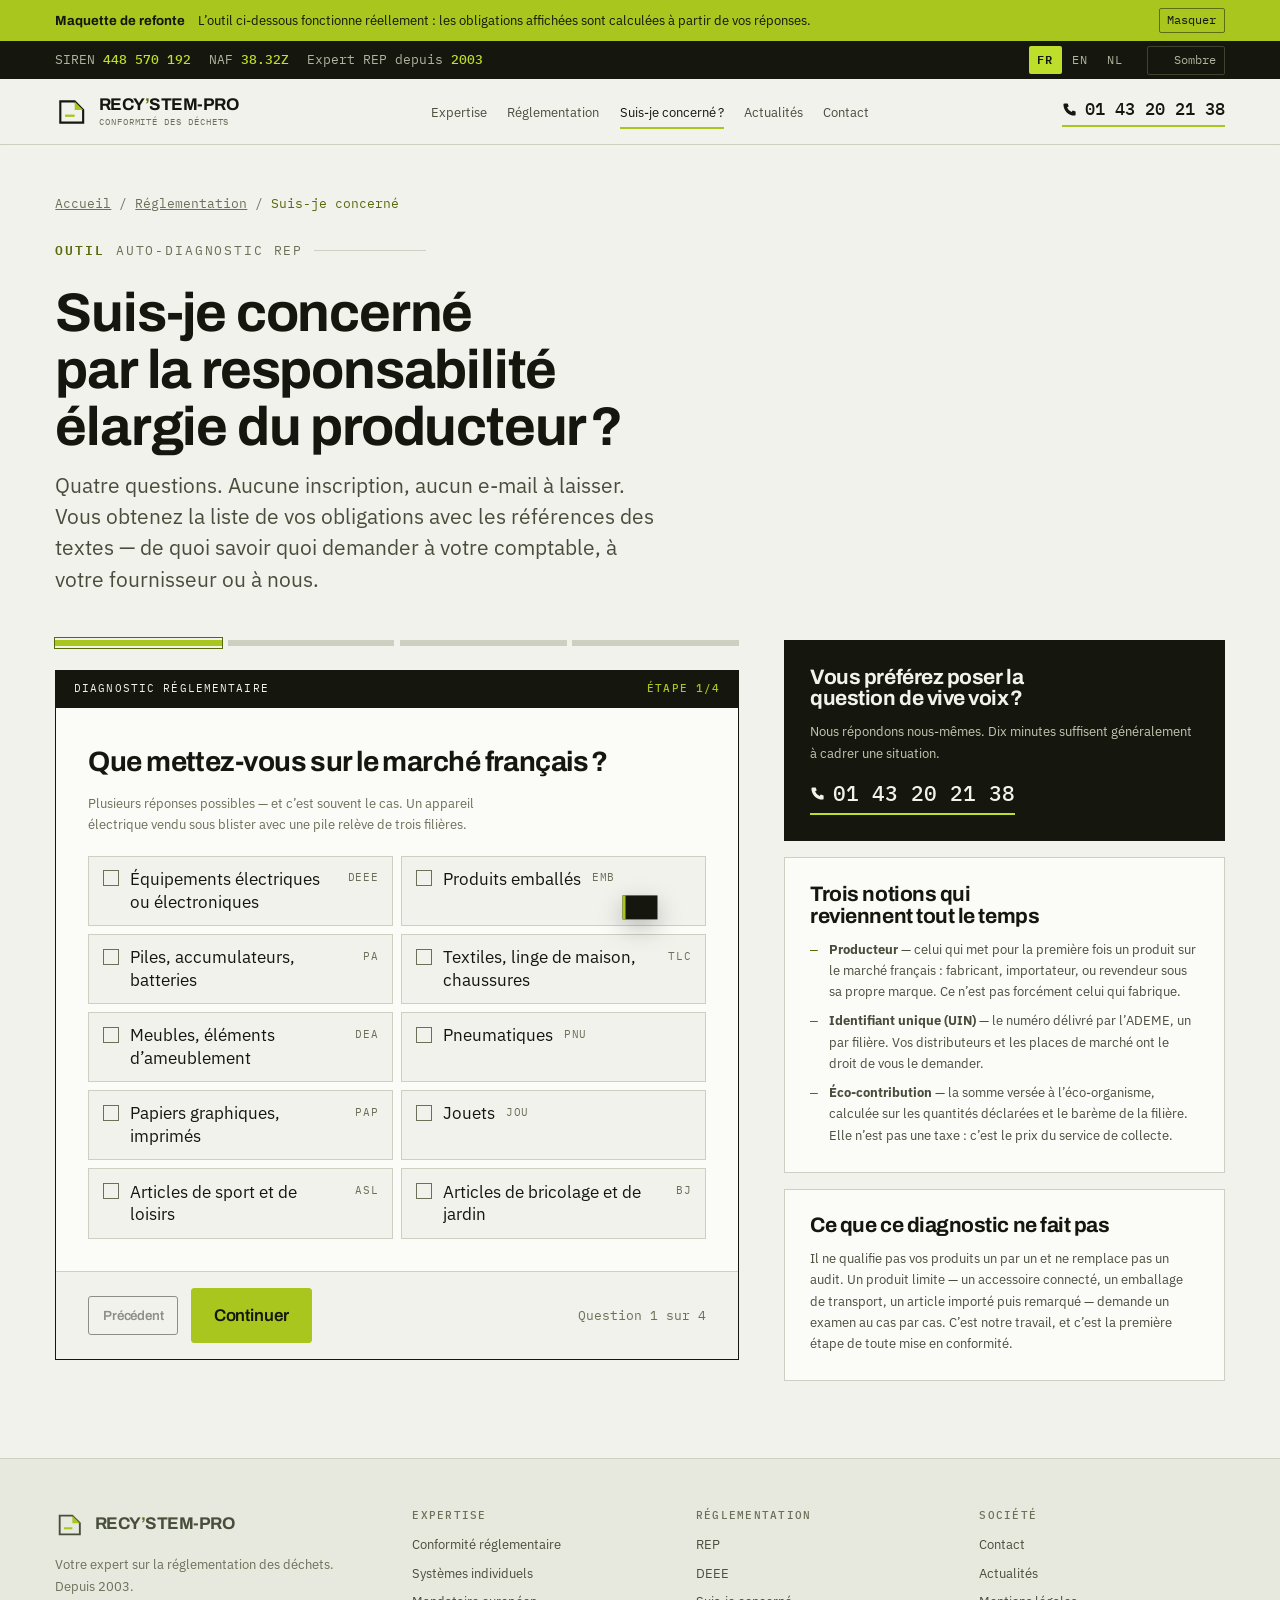
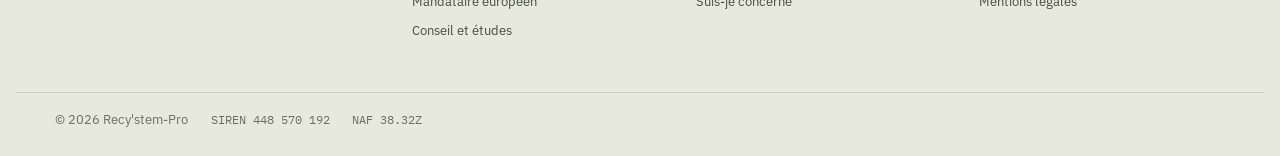
==== suis-je-concerne.html @ 2959986f "Maquette de refonte — version du 21 septembre 2026 Site statique autonome, sans dépendance. Toutes l" ====
<!DOCTYPE html>
<html lang="fr" data-page="diagnostic">
<head>
<meta charset="utf-8">
<meta name="viewport" content="width=device-width, initial-scale=1">
<!-- Maquette : jamais indexée, pour ne pas concurrencer le site réel du client. -->
<meta name="robots" content="noindex, nofollow">

<title>Suis-je concerné par la REP&#8239;? — Recy'stem-Pro</title>
<meta name="description" content="Quatre questions pour savoir de quelles filières REP vous relevez : identifiant unique, éco-organisme, déclaration annuelle, mandataire. Diagnostic immédiat, sans inscription.">
<link rel="canonical" href="https://www.recystempro.com/reglementation/suis-je-concerne/">

<link rel="alternate" hreflang="fr" href="https://www.recystempro.com/reglementation/suis-je-concerne/">
<link rel="alternate" hreflang="en" href="https://www.recystempro.com/en/regulations/are-you-affected/">
<link rel="alternate" hreflang="x-default" href="https://www.recystempro.com/reglementation/suis-je-concerne/">

<link rel="icon" href="assets/favicon.svg" type="image/svg+xml">
<link rel="preconnect" href="https://fonts.googleapis.com">
<link rel="preconnect" href="https://fonts.gstatic.com" crossorigin>
<link href="https://fonts.googleapis.com/css2?family=Archivo:wght@500;600;700&family=IBM+Plex+Sans:wght@400;500;600&family=IBM+Plex+Mono:wght@400;500&display=swap" rel="stylesheet">
<link rel="stylesheet" href="assets/base.css">
</head>
<body>

<a class="skip" href="#main">Aller au contenu</a>

<div class="mockbar" id="mockbar">
  <div class="wrap mockbar__in">
    <b>Maquette de refonte</b>
    <span>L&rsquo;outil ci-dessous fonctionne réellement : les obligations affichées sont calculées à partir de vos réponses.</span>
    <button type="button" aria-label="Masquer ce bandeau">Masquer</button>
  </div>
</div>

<div class="util">
  <div class="wrap util__in">
    <div class="util__codes mono">
      <span>SIREN <b>448&nbsp;570&nbsp;192</b></span>
      <span>NAF <b>38.32Z</b></span>
      <span>Expert REP depuis <b>2003</b></span>
    </div>
    <span class="util__spacer"></span>
    <div class="lang" role="group" aria-label="Langue du site">
      <button type="button" data-lang="fr" aria-current="true">FR</button>
      <button type="button" data-lang="en">EN</button>
      <button type="button" data-lang="nl">NL</button>
    </div>
    <button type="button" class="theme-btn" data-theme-toggle aria-pressed="false">
      <svg width="12" height="12" viewBox="0 0 12 12" aria-hidden="true"><path d="M6 1a5 5 0 1 0 0 10A4 4 0 0 1 6 1z" fill="currentColor"/></svg>
      <span> Sombre</span>
    </button>
  </div>
</div>

<header class="site">
  <div class="wrap head">
    <a class="logo" href="index.html" aria-label="Recy'stem-Pro, retour à l'accueil">
      <svg class="logo__mark" width="34" height="34" viewBox="0 0 32 32" aria-hidden="true">
        <path d="M5 6h13.5l8 8v12H5z" fill="none" stroke="currentColor" stroke-width="2"/>
        <path d="M18.5 6v8h8z" fill="#a8c61e"/>
        <path d="M9.5 19.5h9" stroke="#a8c61e" stroke-width="2.2"/>
      </svg>
      <span class="logo__txt">RECY<i>&rsquo;</i>STEM-PRO
        <span class="logo__sub">Conformité des déchets</span>
      </span>
    </a>

    <nav class="main" aria-label="Navigation principale">
      <ul>
        <li><a href="index.html#expertise">Expertise</a></li>
        <li><a href="index.html#reglementation">Réglementation</a></li>
        <li><a href="suis-je-concerne.html" aria-current="page">Suis-je concerné<span aria-hidden="true">&#8239;?</span></a></li>
        <li><a href="index.html#actualites">Actualités</a></li>
        <li><a href="index.html#contact">Contact</a></li>
      </ul>
    </nav>

    <div class="head__cta">
      <a class="tel" href="tel:+33143202138">
        <svg width="15" height="15" viewBox="0 0 16 16" aria-hidden="true"><path d="M3 1.5h3l1.2 3-1.8 1.3a9 9 0 0 0 4.8 4.8L11.5 9l3 1.2v3A1.3 1.3 0 0 1 13.2 14.5C6.7 14.1 1.9 9.3 1.5 2.8A1.3 1.3 0 0 1 2.8 1.5z" fill="currentColor"/></svg>
        01&nbsp;43&nbsp;20&nbsp;21&nbsp;38
      </a>
    </div>
  </div>
</header>

<main id="main">

<section class="tool">
  <div class="wrap">
    <nav aria-label="Fil d'Ariane" style="margin-bottom:1.6rem">
      <ol class="mono" style="display:flex;gap:0.5rem;font-size:var(--step--1);color:var(--ink-3);flex-wrap:wrap">
        <li><a href="index.html" style="color:inherit">Accueil</a></li>
        <li aria-hidden="true">/</li>
        <li><a href="index.html#reglementation" style="color:inherit">Réglementation</a></li>
        <li aria-hidden="true">/</li>
        <li aria-current="page" style="color:var(--accent-txt)">Suis-je concerné</li>
      </ol>
    </nav>

    <div style="max-width:60ch;margin-bottom:clamp(1.8rem,4vw,2.8rem)">
      <p class="eyebrow"><b>Outil</b> Auto-diagnostic REP</p>
      <h1 style="font-size:var(--step-4);margin-bottom:0.9rem">Suis-je concerné par la responsabilité élargie du producteur&#8239;?</h1>
      <p class="lede">Quatre questions. Aucune inscription, aucun e-mail à laisser. Vous obtenez la liste de vos obligations avec les références des textes — de quoi savoir quoi demander à votre comptable, à votre fournisseur ou à nous.</p>
    </div>

    <div class="tool__grid">
      <div>
        <ol class="prog" id="prog" aria-hidden="true">
          <li data-state="current"></li><li data-state="todo"></li><li data-state="todo"></li><li data-state="todo"></li>
        </ol>

        <form class="form-card" id="diag" novalidate>
          <div class="form-card__hd">
            <span>Diagnostic réglementaire</span>
            <b id="d-step-label">Étape 1/4</b>
          </div>

          <!-- Étape 1 ---------------------------------------------------- -->
          <fieldset class="step-panel">
            <p class="q">Que mettez-vous sur le marché français&#8239;?</p>
            <p class="hint">Plusieurs réponses possibles — et c&rsquo;est souvent le cas. Un appareil électrique vendu sous blister avec une pile relève de trois filières.</p>
            <div class="err" id="d-err" role="alert"></div>
            <div class="checks">
              <div class="chk"><input type="checkbox" id="c-eee" name="produit" value="eee"><label for="c-eee">Équipements électriques ou électroniques<code>DEEE</code></label></div>
              <div class="chk"><input type="checkbox" id="c-emb" name="produit" value="emb"><label for="c-emb">Produits emballés<code>EMB</code></label></div>
              <div class="chk"><input type="checkbox" id="c-pa" name="produit" value="pa"><label for="c-pa">Piles, accumulateurs, batteries<code>PA</code></label></div>
              <div class="chk"><input type="checkbox" id="c-tlc" name="produit" value="tlc"><label for="c-tlc">Textiles, linge de maison, chaussures<code>TLC</code></label></div>
              <div class="chk"><input type="checkbox" id="c-dea" name="produit" value="dea"><label for="c-dea">Meubles, éléments d&rsquo;ameublement<code>DEA</code></label></div>
              <div class="chk"><input type="checkbox" id="c-pnu" name="produit" value="pnu"><label for="c-pnu">Pneumatiques<code>PNU</code></label></div>
              <div class="chk"><input type="checkbox" id="c-pap" name="produit" value="pap"><label for="c-pap">Papiers graphiques, imprimés<code>PAP</code></label></div>
              <div class="chk"><input type="checkbox" id="c-jou" name="produit" value="jou"><label for="c-jou">Jouets<code>JOU</code></label></div>
              <div class="chk"><input type="checkbox" id="c-asl" name="produit" value="asl"><label for="c-asl">Articles de sport et de loisirs<code>ASL</code></label></div>
              <div class="chk"><input type="checkbox" id="c-bj" name="produit" value="bj"><label for="c-bj">Articles de bricolage et de jardin<code>BJ</code></label></div>
            </div>
          </fieldset>

          <!-- Étape 2 ---------------------------------------------------- -->
          <fieldset class="step-panel" hidden>
            <p class="q">Où votre société est-elle établie&#8239;?</p>
            <p class="hint">C&rsquo;est la question qui détermine si vous pouvez vous enregistrer vous-même, ou s&rsquo;il vous faut un mandataire établi en France.</p>
            <div class="checks checks--1">
              <div class="chk chk--radio"><input type="radio" id="pa-fr" name="pays" value="fr"><label for="pa-fr">En France<small>Enregistrement direct possible</small></label></div>
              <div class="chk chk--radio"><input type="radio" id="pa-ue" name="pays" value="ue"><label for="pa-ue">Dans un autre État membre de l&rsquo;Union européenne<small>Enregistrement direct ou mandataire</small></label></div>
              <div class="chk chk--radio"><input type="radio" id="pa-hue" name="pays" value="hors-ue"><label for="pa-hue">Hors Union européenne — Royaume-Uni, Suisse, Chine, États-Unis&hellip;<small>Mandataire établi en France requis</small></label></div>
            </div>
          </fieldset>

          <!-- Étape 3 ---------------------------------------------------- -->
          <fieldset class="step-panel" hidden>
            <p class="q">Comment vos produits arrivent-ils à l&rsquo;utilisateur&#8239;?</p>
            <p class="hint">Le canal de vente change vos obligations d&rsquo;affichage — et détermine qui vérifie votre identifiant.</p>
            <div class="checks checks--1">
              <div class="chk chk--radio"><input type="radio" id="ca-direct" name="canal" value="directe"><label for="ca-direct">Vente directe : boutique, site marchand en propre<small>Au consommateur final</small></label></div>
              <div class="chk chk--radio"><input type="radio" id="ca-mp" name="canal" value="marketplace"><label for="ca-mp">Places de marché : Amazon, Cdiscount, ManoMano&hellip;<small>La plateforme contrôle votre enregistrement</small></label></div>
              <div class="chk chk--radio"><input type="radio" id="ca-b2b" name="canal" value="b2b"><label for="ca-b2b">Distributeurs, revendeurs, clients professionnels<small>Filières et barèmes professionnels</small></label></div>
            </div>
          </fieldset>

          <!-- Étape 4 ---------------------------------------------------- -->
          <fieldset class="step-panel" hidden>
            <p class="q">Quel volume mettez-vous sur le marché chaque année&#8239;?</p>
            <p class="hint">Ordre de grandeur suffisant. Cela détermine s&rsquo;il faut regarder du côté d&rsquo;un système individuel, ou rester sur l&rsquo;éco-contribution.</p>
            <div class="checks checks--1">
              <div class="chk chk--radio"><input type="radio" id="vo-petit" name="volume" value="petit"><label for="vo-petit">Moins de 10 tonnes ou quelques milliers d&rsquo;unités</label></div>
              <div class="chk chk--radio"><input type="radio" id="vo-gros" name="volume" value="gros"><label for="vo-gros">Plus de 10 tonnes, ou plusieurs dizaines de milliers d&rsquo;unités</label></div>
              <div class="chk chk--radio"><input type="radio" id="vo-nsp" name="volume" value="inconnu"><label for="vo-nsp">Je ne dispose pas de ce chiffre consolidé<small>Réponse la plus fréquente, et elle n&rsquo;a rien d&rsquo;anormal</small></label></div>
            </div>
          </fieldset>

          <div class="step-nav">
            <button type="button" class="btn btn--ghost btn--sm" id="d-prev" disabled>Précédent</button>
            <button type="button" class="btn" id="d-next">Continuer</button>
            <span class="spacer"></span>
            <span class="count" id="d-count">Question 1 sur 4</span>
          </div>
        </form>

        <section class="result" id="d-result" hidden aria-live="polite" style="margin-top:1.5rem"></section>
      </div>

      <aside>
        <div class="aside-card aside-card--ink">
          <h3>Vous préférez poser la question de vive voix&#8239;?</h3>
          <p>Nous répondons nous-mêmes. Dix minutes suffisent généralement à cadrer une situation.</p>
          <a class="tel" href="tel:+33143202138" style="border-color:#bede2c">
            <svg width="15" height="15" viewBox="0 0 16 16" aria-hidden="true"><path d="M3 1.5h3l1.2 3-1.8 1.3a9 9 0 0 0 4.8 4.8L11.5 9l3 1.2v3A1.3 1.3 0 0 1 13.2 14.5C6.7 14.1 1.9 9.3 1.5 2.8A1.3 1.3 0 0 1 2.8 1.5z" fill="currentColor"/></svg>
            01&nbsp;43&nbsp;20&nbsp;21&nbsp;38
          </a>
        </div>

        <div class="aside-card">
          <h3>Trois notions qui reviennent tout le temps</h3>
          <ul>
            <li><b>Producteur</b> — celui qui met pour la première fois un produit sur le marché français : fabricant, importateur, ou revendeur sous sa propre marque. Ce n&rsquo;est pas forcément celui qui fabrique.</li>
            <li><b>Identifiant unique (UIN)</b> — le numéro délivré par l&rsquo;ADEME, un par filière. Vos distributeurs et les places de marché ont le droit de vous le demander.</li>
            <li><b>Éco-contribution</b> — la somme versée à l&rsquo;éco-organisme, calculée sur les quantités déclarées et le barème de la filière. Elle n&rsquo;est pas une taxe : c&rsquo;est le prix du service de collecte.</li>
          </ul>
        </div>

        <div class="aside-card">
          <h3>Ce que ce diagnostic ne fait pas</h3>
          <p>Il ne qualifie pas vos produits un par un et ne remplace pas un audit. Un produit limite — un accessoire connecté, un emballage de transport, un article importé puis remarqué — demande un examen au cas par cas. C&rsquo;est notre travail, et c&rsquo;est la première étape de toute mise en conformité.</p>
        </div>
      </aside>
    </div>
  </div>
</section>

</main>

<footer class="site">
  <div class="wrap foot">
    <div>
      <a class="logo" href="index.html" style="margin-bottom:0.9rem">
        <svg class="logo__mark" width="30" height="30" viewBox="0 0 32 32" aria-hidden="true">
          <path d="M5 6h13.5l8 8v12H5z" fill="none" stroke="currentColor" stroke-width="2"/>
          <path d="M18.5 6v8h8z" fill="#a8c61e"/>
          <path d="M9.5 19.5h9" stroke="#a8c61e" stroke-width="2.2"/>
        </svg>
        <span class="logo__txt">RECY<i>&rsquo;</i>STEM-PRO</span>
      </a>
      <p>Votre expert sur la réglementation des déchets. Depuis 2003.</p>
    </div>
    <div>
      <h4>Expertise</h4>
      <ul>
        <li><a href="index.html#expertise">Conformité réglementaire</a></li>
        <li><a href="index.html#expertise">Systèmes individuels</a></li>
        <li><a href="index.html#expertise">Mandataire européen</a></li>
        <li><a href="index.html#expertise">Conseil et études</a></li>
      </ul>
    </div>
    <div>
      <h4>Réglementation</h4>
      <ul>
        <li><a href="index.html#reglementation">REP</a></li>
        <li><a href="index.html#reglementation">DEEE</a></li>
        <li><a href="suis-je-concerne.html">Suis-je concerné</a></li>
      </ul>
    </div>
    <div>
      <h4>Société</h4>
      <ul>
        <li><a href="index.html#contact">Contact</a></li>
        <li><a href="index.html#actualites">Actualités</a></li>
        <li><a href="index.html#contact">Mentions légales</a></li>
      </ul>
    </div>
  </div>
  <div class="wrap foot__legal">
    <span>© <span data-year>2026</span> Recy'stem-Pro</span>
    <span class="mono">SIREN 448&nbsp;570&nbsp;192</span>
    <span class="mono">NAF 38.32Z</span>
  </div>
</footer>

<div class="toast" id="toast" role="status" aria-live="polite"></div>
<script src="assets/site.js"></script>
</body>
</html>
---- assets/base.css ----
/* ===========================================================================
   RECY'STEM-PRO — feuille de style de la maquette de refonte
   Direction artistique : « le dossier réglementaire ».
   Papier légèrement froid, encre sombre, un seul accent tiré du logo (#A8C61E)
   réservé aux actions et aux données. Aucune illustration de feuille verte.
   =========================================================================== */

/* --- 1. Jetons ----------------------------------------------------------- */

:root {
  color-scheme: light;

  --paper:      #f1f2ec;
  --paper-2:    #e7e9df;
  --paper-3:    #fbfbf7;
  --ink:        #15170f;
  --ink-2:      #494d3c;
  --ink-3:      #6b7059;
  --rule:       #cdcfc0;
  --rule-2:     #dcdecf;

  --accent:     #a8c61e;   /* logo — aplats, boutons, soulignements */
  --accent-txt: #58690a;   /* variante lisible du même vert sur papier */
  --accent-ink: #14170a;   /* encre posée sur l'accent */
  --accent-wash:#eef3d2;

  --alert:      #8a3a12;
  --alert-wash: #f6e8df;

  --sans: "IBM Plex Sans", ui-sans-serif, system-ui, "Segoe UI", sans-serif;
  --grot: "Archivo", "IBM Plex Sans", ui-sans-serif, system-ui, sans-serif;
  --mono: "IBM Plex Mono", ui-monospace, "SFMono-Regular", Menlo, monospace;

  --step--1: clamp(0.78rem, 0.76rem + 0.1vw, 0.83rem);
  --step-0:  clamp(0.98rem, 0.95rem + 0.15vw, 1.06rem);
  --step-1:  clamp(1.13rem, 1.05rem + 0.4vw, 1.31rem);
  --step-2:  clamp(1.36rem, 1.2rem + 0.8vw, 1.75rem);
  --step-3:  clamp(1.65rem, 1.35rem + 1.5vw, 2.4rem);
  --step-4:  clamp(1.95rem, 1.45rem + 2.6vw, 3.4rem);
  --step-5:  clamp(1.95rem, 1.25rem + 3.9vw, 4.3rem);

  --gut: clamp(1.15rem, 0.7rem + 2.2vw, 2.75rem);
  --maxw: 78rem;
  --radius: 3px;
}

[data-theme="dark"] {
  color-scheme: dark;
  --paper:      #121309;
  --paper-2:    #1a1c11;
  --paper-3:    #0c0d06;
  --ink:        #eff0e4;
  --ink-2:      #b6baa6;
  --ink-3:      #939881;
  --rule:       #34372a;
  --rule-2:     #272a1e;
  --accent:     #bede2c;
  --accent-txt: #cbe848;
  --accent-ink: #14170a;
  --accent-wash:#22260f;
  --alert:      #e8a071;
  --alert-wash: #2c1d10;
}

@media (prefers-color-scheme: dark) {
  :root:not([data-theme="light"]) {
    color-scheme: dark;
    --paper:      #121309;
    --paper-2:    #1a1c11;
    --paper-3:    #0c0d06;
    --ink:        #eff0e4;
    --ink-2:      #b6baa6;
    --ink-3:      #939881;
    --rule:       #34372a;
    --rule-2:     #272a1e;
    --accent:     #bede2c;
    --accent-txt: #cbe848;
    --accent-ink: #14170a;
    --accent-wash:#22260f;
    --alert:      #e8a071;
    --alert-wash: #2c1d10;
  }
}

/* --- 2. Socle ------------------------------------------------------------ */

*, *::before, *::after { box-sizing: border-box; }

html { -webkit-text-size-adjust: 100%; scroll-behavior: smooth; }
@media (prefers-reduced-motion: reduce) { html { scroll-behavior: auto; } }

body {
  margin: 0;
  background: var(--paper);
  color: var(--ink);
  font-family: var(--sans);
  font-size: var(--step-0);
  line-height: 1.6;
  -webkit-font-smoothing: antialiased;
  overflow-x: hidden;
}

h1, h2, h3, h4 {
  font-family: var(--grot);
  font-weight: 700;
  line-height: 1.04;
  letter-spacing: -0.022em;
  margin: 0;
  text-wrap: balance;
  overflow-wrap: break-word;
}

p { margin: 0 0 1em; max-width: 62ch; text-wrap: pretty; }
a { color: inherit; }
img, svg { max-width: 100%; height: auto; display: block; }
ul, ol { margin: 0; padding: 0; }
li { list-style: none; }
button { font: inherit; color: inherit; }

:focus-visible {
  outline: 2px solid var(--accent-txt);
  outline-offset: 3px;
  border-radius: 2px;
}

.skip {
  position: absolute; left: 0.5rem; top: -4rem; z-index: 99;
  background: var(--ink); color: var(--paper);
  padding: 0.6rem 1rem; font-size: var(--step--1); text-decoration: none;
  transition: top 0.15s;
}
.skip:focus { top: 0.5rem; }

.wrap { width: 100%; max-width: var(--maxw); margin-inline: auto; padding-inline: var(--gut); }
.vis-hidden {
  position: absolute; width: 1px; height: 1px; overflow: hidden;
  clip-path: inset(50%); white-space: nowrap;
}

/* --- 3. Vocabulaire typographique --------------------------------------- */

.mono {
  font-family: var(--mono);
  font-variant-numeric: tabular-nums lining-nums;
}

.ref {          /* identifiant administratif : SIREN, UIN, code filière */
  font-family: var(--mono);
  font-variant-numeric: tabular-nums;
  font-size: 0.92em;
  letter-spacing: 0.01em;
}

.eyebrow {
  font-family: var(--mono);
  font-size: var(--step--1);
  letter-spacing: 0.14em;
  text-transform: uppercase;
  color: var(--ink-3);
  display: flex; align-items: center; gap: 0.7rem;
  margin: 0 0 1.5rem;
}
.eyebrow::after {
  content: ""; flex: 1 1 auto; height: 1px; background: var(--rule);
  max-width: 7rem;
}
.eyebrow b { color: var(--accent-txt); font-weight: 600; }

.lede {
  font-size: var(--step-1);
  line-height: 1.5;
  color: var(--ink-2);
  max-width: 54ch;
}

/* --- 4. Actions --------------------------------------------------------- */

.btn {
  --bg: var(--accent); --fg: var(--accent-ink); --bd: var(--accent);
  display: inline-flex; align-items: center; gap: 0.6rem;
  background: var(--bg); color: var(--fg);
  border: 1.5px solid var(--bd); border-radius: var(--radius);
  padding: 0.82rem 1.35rem;
  font-family: var(--grot); font-weight: 600; font-size: var(--step-0);
  letter-spacing: -0.01em;
  text-decoration: none; cursor: pointer;
  transition: transform 0.12s ease, box-shadow 0.12s ease, background 0.12s;
}
.btn:hover { transform: translateY(-1px); box-shadow: 0 4px 0 -1px var(--ink); }
.btn:active { transform: translateY(0); box-shadow: none; }
.btn--ghost { --bg: transparent; --fg: var(--ink); --bd: var(--ink); }
.btn--ghost:hover { background: var(--paper-2); }
.btn--sm { padding: 0.5rem 0.85rem; font-size: var(--step--1); }
.btn svg { flex: none; }
.btn[disabled] { opacity: 0.45; cursor: not-allowed; transform: none; box-shadow: none; }

.lnk {
  color: var(--accent-txt);
  text-decoration: none;
  border-bottom: 1.5px solid currentColor;
  font-weight: 500;
  padding-bottom: 1px;
}
.lnk:hover { color: var(--ink); }

/* --- 5. Barre utilitaire + en-tête --------------------------------------- */

.util {
  background: #15170f;
  color: #f1f2ec;
  font-size: var(--step--1);
}
.util__in {
  display: flex; align-items: center; gap: 1rem;
  min-height: 2.35rem; flex-wrap: wrap;
}
.util__codes { display: flex; gap: 1.1rem; color: #b0b49e; flex-wrap: wrap; }
.util__codes span { white-space: nowrap; }
.util__codes b { color: #bede2c; font-weight: 500; }
.util__spacer { flex: 1 1 auto; }

.lang { display: flex; align-items: center; gap: 0.15rem; }
.lang button {
  background: none; border: 1px solid transparent; border-radius: 2px;
  padding: 0.2rem 0.45rem; cursor: pointer;
  font-family: var(--mono); font-size: 0.78rem; letter-spacing: 0.08em;
  color: #b0b49e;
}
.lang button:hover { border-color: #4a4e3c; color: #f1f2ec; }
.lang button[aria-current="true"] { color: #14170a; background: #bede2c; font-weight: 600; }

.theme-btn {
  background: none; border: 1px solid #40442f; border-radius: 2px;
  color: #b0b49e; cursor: pointer; padding: 0.22rem 0.5rem;
  font-family: var(--mono); font-size: 0.78rem;
  display: inline-flex; align-items: center; gap: 0.35rem;
}
.theme-btn:hover { color: #f1f2ec; border-color: #6b7053; }

header.site {
  position: sticky; top: 0; z-index: 40;
  background: var(--paper);
  border-bottom: 1px solid var(--rule);
}
@supports (backdrop-filter: blur(6px)) {
  header.site { background: color-mix(in srgb, var(--paper) 90%, transparent); backdrop-filter: blur(8px); }
}
.head {
  display: grid;
  grid-template-columns: auto 1fr auto;
  align-items: center;
  gap: 1rem;
  min-height: 4.1rem;
}

.logo { display: flex; align-items: center; gap: 0.6rem; text-decoration: none; }
.logo__mark { flex: none; }
.logo__txt {
  font-family: var(--grot); font-weight: 700; font-size: 1.06rem;
  letter-spacing: -0.03em; line-height: 1;
}
.logo__txt i { font-style: normal; color: var(--accent-txt); }
.logo__sub {
  display: block; font-family: var(--mono); font-weight: 400;
  font-size: 0.58rem; letter-spacing: 0.1em; text-transform: uppercase;
  color: var(--ink-3); margin-top: 0.24rem;
}

nav.main ul { display: flex; gap: clamp(0.8rem, 1.6vw, 1.7rem); justify-content: center; }
nav.main a {
  text-decoration: none; font-size: var(--step--1); color: var(--ink-2);
  padding: 0.35rem 0; border-bottom: 2px solid transparent;
  white-space: nowrap;
}
nav.main a:hover, nav.main a[aria-current="page"] { color: var(--ink); border-color: var(--accent); }

.head__cta { display: flex; align-items: center; gap: 0.75rem; }
.tel {
  display: inline-flex; align-items: center; gap: 0.5rem;
  text-decoration: none; font-family: var(--mono); font-weight: 500;
  font-size: var(--step-0); font-variant-numeric: tabular-nums;
  white-space: nowrap; color: var(--ink);
  border-bottom: 2px solid var(--accent); padding-bottom: 2px;
}
.tel:hover { color: var(--accent-txt); }
.tel svg { flex: none; }

@media (max-width: 62rem) {
  .head { grid-template-columns: 1fr auto; row-gap: 0.7rem; min-height: 3.6rem; padding-block: 0.55rem; }
  nav.main {
    grid-column: 1 / -1; order: 3;
    border-top: 1px solid var(--rule-2); padding-top: 0.55rem;
    margin-inline: calc(var(--gut) * -1); padding-inline: var(--gut);
    overflow-x: auto; scrollbar-width: none;
  }
  nav.main::-webkit-scrollbar { display: none; }
  nav.main ul { justify-content: flex-start; }
  nav.main a { white-space: nowrap; }
  .head__cta .btn { display: none; }
}
@media (max-width: 30rem) {
  .util__codes span:nth-child(n+3) { display: none; }
  .tel { font-size: 0.95rem; }
  /* le logo doit tenir entier : c'est l'un des défauts relevés sur le site actuel */
  .logo__txt { font-size: 0.93rem; }
  .logo__sub { display: none; }
  .logo__mark { width: 28px; height: 28px; }
}

/* --- 6. Hero ------------------------------------------------------------ */

.hero { border-bottom: 1px solid var(--rule); }
.hero__in {
  display: grid; grid-template-columns: minmax(0, 1.25fr) minmax(0, 0.85fr);
  gap: clamp(1.6rem, 4vw, 4rem);
  padding-block: clamp(2.2rem, 6vw, 5.2rem) clamp(2.2rem, 5vw, 4.4rem);
  align-items: start;
}
@media (max-width: 62rem) { .hero__in { grid-template-columns: 1fr; } }

.hero h1 { font-size: var(--step-5); margin-bottom: 1.3rem; }
.hero h1 em {
  font-style: normal;
  display: inline-block;
  box-shadow: inset 0 -0.32em 0 var(--accent-wash);
}
.hero__services {
  display: flex; flex-wrap: wrap; gap: 0.35rem 0.4rem;
  margin: 1.5rem 0 1.9rem;
}
.hero__services li {
  font-family: var(--mono); font-size: var(--step--1);
  border: 1px solid var(--rule); border-radius: 2px;
  padding: 0.28rem 0.55rem; color: var(--ink-2);
  background: var(--paper-3);
}
.hero__actions { display: flex; flex-wrap: wrap; gap: 0.8rem; align-items: center; }

/* fiche « dossier » — visuel signature, à la place d'une banque d'images */
.fiche {
  border: 1.5px solid var(--ink);
  background: var(--paper-3);
  box-shadow: 6px 6px 0 -1px var(--rule-2);
}
.fiche__hd {
  display: flex; justify-content: space-between; align-items: baseline; gap: 1rem;
  background: var(--ink); color: var(--paper);
  padding: 0.55rem 1rem;
  font-family: var(--mono); font-size: 0.7rem;
  letter-spacing: 0.1em; text-transform: uppercase;
}
.fiche__hd b { color: var(--accent); font-weight: 500; }
.fiche dl { margin: 0; }
.fiche dl > div {
  display: grid; grid-template-columns: 8.5rem 1fr;
  gap: 0.4rem 1rem; padding: 0.7rem 1rem;
  border-bottom: 1px solid var(--rule-2);
}
.fiche dl > div:last-child { border-bottom: 0; }
.fiche dt { font-size: var(--step--1); color: var(--ink-3); }
.fiche dd {
  margin: 0; font-family: var(--mono); font-size: 0.86rem;
  font-variant-numeric: tabular-nums; color: var(--ink);
}
.fiche dd small { display: block; font-family: var(--sans); color: var(--ink-3); font-size: 0.76rem; letter-spacing: 0; }
.fiche__ft {
  border-top: 1.5px solid var(--ink);
  padding: 0.8rem 1rem;
  display: flex; align-items: flex-start; gap: 0.7rem;
  font-size: var(--step--1); color: var(--ink-2);
  background: var(--accent-wash);
}
.fiche__ft svg { flex: none; margin-top: 0.15rem; }
@media (max-width: 26rem) {
  .fiche dl > div { grid-template-columns: 1fr; gap: 0.15rem; }
}

/* --- 7. Bandeau de crédibilité ------------------------------------------ */

.facts { background: var(--paper-2); border-bottom: 1px solid var(--rule); }
.facts ul { display: grid; grid-template-columns: repeat(3, 1fr); }
.facts li { padding: clamp(1.2rem, 2.6vw, 1.9rem) 0; }
.facts li + li { border-left: 1px solid var(--rule); padding-left: clamp(1rem, 2.6vw, 2rem); }
.facts b {
  display: block; font-family: var(--grot); font-weight: 700;
  font-size: var(--step-3); letter-spacing: -0.03em; line-height: 1;
  font-variant-numeric: tabular-nums;
}
.facts span { display: block; color: var(--ink-2); font-size: var(--step--1); margin-top: 0.5rem; max-width: 28ch; }
@media (max-width: 46rem) {
  .facts ul { grid-template-columns: 1fr; }
  .facts li + li { border-left: 0; border-top: 1px solid var(--rule); padding-left: 0; }
}

/* --- 8. Sections -------------------------------------------------------- */

section { border-bottom: 1px solid var(--rule); }
.sec { padding-block: clamp(2.6rem, 6vw, 5.4rem); }
.sec__hd { max-width: 62ch; margin-bottom: clamp(1.8rem, 4vw, 3rem); }
.sec__hd h2 { font-size: var(--step-4); margin-bottom: 0.9rem; }
.sec--tint { background: var(--paper-2); }
.sec--ink { background: #15170f; color: #f1f2ec; border-bottom-color: #15170f; }
.sec--ink h2, .sec--ink h3 { color: #f1f2ec; }
.sec--ink .eyebrow { color: #969a84; }
.sec--ink .eyebrow::after { background: #40442f; }
.sec--ink .eyebrow b { color: #bede2c; }
.sec--ink p { color: #c3c7b2; }

.note {
  font-size: var(--step--1); color: var(--ink-3);
  border-left: 2px solid var(--accent); padding-left: 0.8rem;
  max-width: 56ch; margin-top: 1.2rem;
}

/* prestations */
.cards { display: grid; grid-template-columns: repeat(auto-fit, minmax(15.5rem, 1fr)); gap: 1px; background: var(--rule); border: 1px solid var(--rule); }
.card {
  background: var(--paper-3); padding: clamp(1.3rem, 2.4vw, 1.9rem);
  display: flex; flex-direction: column; gap: 0.7rem;
  text-decoration: none;
}
a.card:hover { background: var(--accent-wash); }
.card__no { font-family: var(--mono); font-size: 0.7rem; letter-spacing: 0.12em; color: var(--accent-txt); }
.card h3 { font-size: var(--step-2); }
.card p { font-size: var(--step--1); color: var(--ink-2); margin: 0; max-width: 34ch; }
.card__more {
  margin-top: auto; padding-top: 0.6rem;
  font-family: var(--mono); font-size: 0.72rem; letter-spacing: 0.06em;
  color: var(--accent-txt); text-transform: uppercase;
}

/* process */
.steps { display: grid; gap: 1px; background: var(--rule); border-top: 1px solid var(--rule); border-bottom: 1px solid var(--rule); counter-reset: s; }
.steps li {
  counter-increment: s; background: var(--paper);
  display: grid; grid-template-columns: 5.5rem minmax(0,1fr) minmax(0,1.1fr);
  gap: clamp(0.8rem, 2.5vw, 2.5rem); align-items: start;
  padding: clamp(1.2rem, 2.6vw, 2rem) 0;
}
.steps li::before {
  content: "0" counter(s);
  font-family: var(--grot); font-weight: 700; font-size: var(--step-3);
  line-height: 0.85; color: var(--accent); letter-spacing: -0.04em;
  font-variant-numeric: tabular-nums;
}
.steps h3 { font-size: var(--step-2); }
.steps p { margin: 0; color: var(--ink-2); }
.steps__meta { font-family: var(--mono); font-size: var(--step--1); color: var(--ink-3); margin-top: 0.6rem; }
@media (max-width: 52rem) {
  .steps li { grid-template-columns: 3.2rem 1fr; }
  .steps li > div:last-child { grid-column: 2; }
}

/* filières */
.fil { display: grid; grid-template-columns: repeat(auto-fill, minmax(13rem, 1fr)); gap: 1px; background: var(--rule); border: 1px solid var(--rule); }
.fil li { background: var(--paper-3); padding: 1rem 1.1rem; display: flex; flex-direction: column; gap: 0.25rem; }
.fil li[data-spec="1"] { background: var(--accent-wash); }
.fil code { font-family: var(--mono); font-size: 0.7rem; letter-spacing: 0.1em; color: var(--accent-txt); font-weight: 600; }
.fil b { font-family: var(--grot); font-weight: 600; font-size: var(--step-0); letter-spacing: -0.01em; }
.fil span { font-size: 0.78rem; color: var(--ink-3); }

/* actualités */
.news { display: grid; gap: 1px; background: var(--rule); border-top: 1px solid var(--rule); border-bottom: 1px solid var(--rule); }
.news a {
  background: var(--paper); text-decoration: none;
  display: grid; grid-template-columns: 8.5rem minmax(0,1fr) auto;
  gap: 1.2rem; align-items: baseline; padding: 1.15rem 0;
}
.news a:hover { background: var(--accent-wash); }
.news time { font-family: var(--mono); font-size: var(--step--1); color: var(--ink-3); font-variant-numeric: tabular-nums; }
.news h3 { font-size: var(--step-1); font-weight: 600; }
.news span { font-family: var(--mono); font-size: 0.7rem; color: var(--accent-txt); letter-spacing: 0.08em; }
@media (max-width: 46rem) {
  .news a { grid-template-columns: 1fr auto; }
  .news time { grid-column: 1 / -1; }
}

/* --- 9. Amorce de diagnostic (accueil) ---------------------------------- */

.probe { display: grid; grid-template-columns: minmax(0,0.95fr) minmax(0,1.05fr); gap: clamp(1.6rem, 4vw, 4rem); align-items: center; }
@media (max-width: 62rem) { .probe { grid-template-columns: 1fr; } }
.probe__q { border: 1.5px solid var(--accent); background: #1c1f12; padding: clamp(1.2rem, 2.6vw, 1.8rem); }
.probe__q legend {
  font-family: var(--grot); font-weight: 600; font-size: var(--step-1);
  padding: 0; margin-bottom: 1rem; color: #f1f2ec;
}
.probe__opts { display: grid; gap: 0.5rem; }
.opt { position: relative; }
.opt input { position: absolute; opacity: 0; inset: 0; width: 100%; height: 100%; cursor: pointer; margin: 0; }
.opt label {
  display: flex; align-items: center; gap: 0.75rem;
  border: 1px solid #3a3e2c; background: #14160c; color: #f1f2ec;
  padding: 0.7rem 0.9rem; cursor: pointer; font-size: var(--step-0);
  transition: border-color 0.1s, background 0.1s;
}
.opt label::before {
  content: ""; flex: none; width: 1rem; height: 1rem;
  border: 1.5px solid #8b9075; border-radius: 50%;
}
.opt input:checked + label { border-color: #bede2c; background: #2a2f11; }
.opt input:checked + label::before { border-color: #bede2c; background: #bede2c; box-shadow: inset 0 0 0 3px #14160c; }
.opt input:focus-visible + label { outline: 2px solid #bede2c; outline-offset: 2px; }
.opt code { margin-left: auto; font-family: var(--mono); font-size: 0.7rem; color: #969a84; }

/* --- 10. Outil d'auto-diagnostic (page dédiée) -------------------------- */

.tool { padding-block: clamp(1.8rem, 4vw, 3rem) clamp(2.6rem, 6vw, 5rem); }
.tool__grid { display: grid; grid-template-columns: minmax(0, 1.55fr) minmax(0, 1fr); gap: clamp(1.5rem, 3.5vw, 3.5rem); align-items: start; }
@media (max-width: 66rem) { .tool__grid { grid-template-columns: 1fr; } }

.prog { display: flex; gap: 0.35rem; margin-bottom: 1.5rem; }
.prog li { flex: 1 1 0; height: 0.35rem; background: var(--rule); position: relative; }
.prog li[data-state="done"], .prog li[data-state="current"] { background: var(--accent); }
.prog li[data-state="current"]::after { content: ""; position: absolute; inset: -3px -1px; border: 1.5px solid var(--accent-txt); }

.form-card { border: 1.5px solid var(--ink); background: var(--paper-3); }
.form-card__hd {
  background: var(--ink); color: var(--paper);
  padding: 0.6rem 1.1rem; font-family: var(--mono);
  font-size: 0.7rem; letter-spacing: 0.1em; text-transform: uppercase;
  display: flex; justify-content: space-between; gap: 1rem; flex-wrap: wrap;
}
.form-card__hd b { color: var(--accent); font-weight: 500; }
.step-panel { padding: clamp(1.2rem, 2.8vw, 2rem); }
.step-panel[hidden] { display: none; }
.step-panel .q {
  font-family: var(--grot); font-weight: 700; font-size: var(--step-2);
  letter-spacing: -0.02em; margin: 0 0 0.5rem; padding: 0;
}
.step-panel .hint { font-size: var(--step--1); color: var(--ink-3); margin-bottom: 1.3rem; max-width: 52ch; }
fieldset { border: 0; margin: 0; padding: 0; min-width: 0; }

.checks { display: grid; grid-template-columns: repeat(auto-fill, minmax(14rem, 1fr)); gap: 0.5rem; }
.checks--1 { grid-template-columns: 1fr; }
.chk { position: relative; }
.chk input { position: absolute; opacity: 0; inset: 0; width: 100%; height: 100%; cursor: pointer; margin: 0; }
.chk label {
  display: flex; gap: 0.7rem; align-items: flex-start;
  border: 1px solid var(--rule); background: var(--paper);
  padding: 0.7rem 0.85rem; cursor: pointer; height: 100%;
  font-size: var(--step-0); line-height: 1.35;
}
.chk label::before {
  content: ""; flex: none; width: 1rem; height: 1rem; margin-top: 0.15rem;
  border: 1.5px solid var(--ink-3);
}
.chk--radio label::before { border-radius: 50%; }
.chk input:checked + label { border-color: var(--accent-txt); background: var(--accent-wash); }
.chk input:checked + label::before {
  background: var(--accent); border-color: var(--accent-txt);
  box-shadow: inset 0 0 0 2px var(--paper);
}
.chk input:focus-visible + label { outline: 2px solid var(--accent-txt); outline-offset: 2px; }
.chk label code { display: block; font-family: var(--mono); font-size: 0.7rem; color: var(--ink-3); letter-spacing: 0.06em; margin-top: 0.15rem; }
.chk label small { display: block; font-size: 0.78rem; color: var(--ink-3); margin-top: 0.1rem; }

.step-nav {
  display: flex; gap: 0.8rem; align-items: center; flex-wrap: wrap;
  border-top: 1px solid var(--rule); padding: 1rem clamp(1.2rem, 2.8vw, 2rem);
  background: var(--paper);
}
.step-nav .spacer { flex: 1 1 auto; }
.step-nav .count { font-family: var(--mono); font-size: var(--step--1); color: var(--ink-3); }

.err {
  display: none; align-items: center; gap: 0.5rem;
  background: var(--alert-wash); color: var(--alert);
  border-left: 2px solid var(--alert);
  padding: 0.6rem 0.8rem; font-size: var(--step--1); margin-bottom: 1rem;
}
.err[data-show="1"] { display: flex; }

/* résultat */
.result { border: 1.5px solid var(--ink); background: var(--paper-3); }
.result[hidden] { display: none; }
.result__hd { background: var(--accent); color: var(--accent-ink); padding: 1.1rem 1.2rem; }
.result__hd h3 { font-size: var(--step-2); color: var(--accent-ink); }
.result__hd p { margin: 0.4rem 0 0; font-size: var(--step--1); color: #2c3410; max-width: 48ch; }
.result__body { padding: clamp(1.1rem, 2.4vw, 1.7rem); }
.result__body h4 {
  font-family: var(--mono); font-weight: 500; font-size: 0.72rem;
  letter-spacing: 0.11em; text-transform: uppercase; color: var(--ink-3);
  margin: 0 0 0.8rem;
}
.result__body h4 + h4 { margin-top: 1.6rem; }
.oblig { display: grid; gap: 1px; background: var(--rule); border: 1px solid var(--rule); }
.oblig li { background: var(--paper); padding: 0.85rem 1rem; display: grid; grid-template-columns: auto 1fr; gap: 0.75rem; }
.oblig li svg { margin-top: 0.25rem; flex: none; }
.oblig b { display: block; font-family: var(--grot); font-weight: 600; font-size: var(--step-0); letter-spacing: -0.01em; }
.oblig p { margin: 0.15rem 0 0; font-size: var(--step--1); color: var(--ink-2); max-width: 58ch; }
.oblig .src { display: block; font-family: var(--mono); font-size: 0.7rem; color: var(--ink-3); margin-top: 0.35rem; }
.result__cta { display: flex; flex-wrap: wrap; gap: 0.8rem; align-items: center; border-top: 1px solid var(--rule); padding: 1.1rem clamp(1.1rem, 2.4vw, 1.7rem); background: var(--paper-2); }
.result__cta p { margin: 0; font-size: var(--step--1); color: var(--ink-2); }

.tag-row { display: flex; flex-wrap: wrap; gap: 0.35rem; margin-bottom: 1.4rem; }
.tag {
  font-family: var(--mono); font-size: 0.72rem; letter-spacing: 0.06em;
  border: 1px solid var(--accent-txt); color: var(--accent-txt);
  padding: 0.2rem 0.45rem; background: var(--accent-wash);
}

.aside-card { border: 1px solid var(--rule); background: var(--paper-3); padding: clamp(1.1rem, 2.4vw, 1.6rem); }
.aside-card + .aside-card { margin-top: 1rem; }
.aside-card h3 { font-size: var(--step-1); margin-bottom: 0.7rem; }
.aside-card p { font-size: var(--step--1); color: var(--ink-2); }
.aside-card p:last-child { margin-bottom: 0; }
.aside-card ul { display: grid; gap: 0.5rem; }
.aside-card ul li { display: grid; grid-template-columns: auto 1fr; gap: 0.6rem; font-size: var(--step--1); color: var(--ink-2); }
.aside-card ul li::before { content: "—"; color: var(--accent-txt); font-family: var(--mono); }
.aside-card--ink { background: var(--ink); border-color: var(--ink); color: var(--paper); }
.aside-card--ink h3 { color: var(--paper); }
.aside-card--ink p { color: #c3c7b2; }
.aside-card--ink .tel { color: var(--paper); font-size: var(--step-1); }

/* --- 11. Contact -------------------------------------------------------- */

.contact { display: grid; grid-template-columns: minmax(0,1fr) minmax(0,1.1fr); gap: clamp(1.6rem, 4vw, 4rem); align-items: start; }
@media (max-width: 62rem) { .contact { grid-template-columns: 1fr; } }
.coords { display: grid; gap: 1.1rem; margin: 0; }
.coords > div { border-top: 1px solid #40442f; padding-top: 0.85rem; }
.coords dt { font-family: var(--mono); font-size: 0.7rem; letter-spacing: 0.1em; text-transform: uppercase; color: #969a84; margin-bottom: 0.3rem; }
.coords dd { margin: 0; font-size: var(--step-1); color: #f1f2ec; }
.coords dd a { color: #f1f2ec; text-decoration: none; border-bottom: 1.5px solid #bede2c; }
.coords dd small { display: block; font-size: 0.78rem; color: #969a84; margin-top: 0.3rem; }

form.short { display: grid; gap: 0.9rem; }
.field { display: grid; gap: 0.35rem; }
.field label { font-size: var(--step--1); color: var(--ink-2); }
.sec--ink .field label { color: #c3c7b2; }
.field input, .field select, .field textarea {
  font: inherit; font-size: var(--step-0);
  background: var(--paper-3); color: var(--ink);
  border: 1px solid var(--rule); border-radius: 2px;
  padding: 0.65rem 0.7rem; width: 100%;
}
.sec--ink .field input, .sec--ink .field select, .sec--ink .field textarea {
  background: #1b1e12; border-color: #40442f; color: #f1f2ec;
}
.field input:focus, .field select:focus, .field textarea:focus { outline: 2px solid var(--accent); outline-offset: 1px; border-color: var(--accent); }
.form-msg { font-size: var(--step--1); padding: 0.7rem 0.85rem; border-left: 2px solid var(--accent); background: var(--accent-wash); color: var(--ink); }
.sec--ink .form-msg { background: #262b11; color: #f1f2ec; }
.form-msg[hidden] { display: none; }
.grid-2 { display: grid; grid-template-columns: 1fr 1fr; gap: 0.9rem; }
@media (max-width: 34rem) { .grid-2 { grid-template-columns: 1fr; } }

/* --- 12. Pied de page --------------------------------------------------- */

footer.site { background: var(--paper-2); font-size: var(--step--1); }
.foot { display: grid; grid-template-columns: minmax(0,1.3fr) repeat(3, minmax(0,1fr)); gap: clamp(1.4rem, 3vw, 3rem); padding-block: clamp(2rem, 4vw, 3.4rem); }
@media (max-width: 56rem) { .foot { grid-template-columns: 1fr 1fr; } }
@media (max-width: 30rem) { .foot { grid-template-columns: 1fr; } }
.foot h4 { font-family: var(--mono); font-weight: 500; font-size: 0.7rem; letter-spacing: 0.11em; text-transform: uppercase; color: var(--ink-3); margin-bottom: 0.8rem; }
.foot ul { display: grid; gap: 0.45rem; }
.foot a { color: var(--ink-2); text-decoration: none; }
.foot a:hover { color: var(--ink); text-decoration: underline; text-underline-offset: 3px; }
.foot p { color: var(--ink-3); }
.foot__legal {
  border-top: 1px solid var(--rule); padding-block: 1rem 1.6rem;
  display: flex; flex-wrap: wrap; gap: 0.6rem 1.4rem; align-items: center;
  color: var(--ink-3);
}
.foot__legal .mono { font-size: 0.76rem; }

/* --- 13. Bandeau de maquette + toast ----------------------------------- */

.mockbar { background: var(--accent); color: var(--accent-ink); font-size: var(--step--1); }
.mockbar__in { display: flex; gap: 0.8rem; align-items: center; padding-block: 0.5rem; }
.mockbar b { font-family: var(--grot); font-weight: 700; white-space: nowrap; }
.mockbar span { flex: 1 1 auto; }
@media (max-width: 52rem) { .mockbar span { display: none; } }
.mockbar button {
  margin-left: auto; background: none; border: 1px solid #5d6e12; border-radius: 2px;
  cursor: pointer; font-family: var(--mono); font-size: 0.72rem; padding: 0.15rem 0.45rem;
}
.mockbar[hidden] { display: none; }

.toast {
  position: fixed; left: 50%; bottom: 1.2rem; transform: translateX(-50%) translateY(160%);
  background: #15170f; color: #f1f2ec;
  border-left: 3px solid var(--accent);
  padding: 0.75rem 1rem; font-size: var(--step--1); max-width: min(30rem, calc(100vw - 2rem));
  z-index: 90; transition: transform 0.25s ease; box-shadow: 0 8px 24px rgb(0 0 0 / 0.25);
}
.toast[data-show="1"] { transform: translateX(-50%) translateY(0); }

@media print {
  .util, header.site, .mockbar, .step-nav, footer.site, .toast, .hero__actions { display: none !important; }
  body { background: #fff; color: #000; }
  .result { border-color: #000; }
}

.oblig li svg { color: var(--accent-txt); }

/* --- correctif 320 px : sous 480 px, le téléphone passe sur sa propre ligne
   plutôt que de forcer la grille de l'en-tête à déborder. -------------- */
@media (max-width: 30rem) {
  .head { grid-template-columns: minmax(0, 1fr); row-gap: 0.55rem; }
  .head__cta { justify-content: flex-start; }
  .foot a, .coords dd, .oblig p { overflow-wrap: anywhere; }
}

/* --- Listes à puce : marqueur en position absolue -----------------------
   Une grille « puce | texte » se brise dès que l'élément contient du texte
   enrichi (<b>, <i>, <a>) : chaque fragment devient un item de grille et
   l'alignement saute. Le marqueur absolu tient quel que soit le contenu. */

.aside-card ul li { display: block; position: relative; padding-left: 1.2rem; }
.aside-card ul li::before { position: absolute; left: 0; top: 0; content: "—"; }

/* une grille imbriquée ne doit jamais étirer ses rangées pour combler sa colonne */
form.short, .coords, .aside-card ul { align-content: start; }

/* bouton de formulaire à la largeur de son contenu, pas de la colonne */
form.short > button { justify-self: start; }

/* Menu replié : chaque lien doit offrir une zone de contact d'au moins 44 px. */
@media (max-width: 62rem) {
  nav.main { padding-top: 0; }
  nav.main a { padding-block: 0.78rem; display: inline-block; }
}

/* Deux colonnes jusqu'à 1250 px : « Systèmes individuels de conformité » ne
   tient pas sur une colonne de 220 px sans se briser en trois lignes. */
.cards { grid-template-columns: repeat(2, minmax(0, 1fr)); }
@media (max-width: 40rem) { .cards { grid-template-columns: minmax(0, 1fr); } }
.card h3 { font-size: clamp(1.22rem, 1.05rem + 0.55vw, 1.5rem); }

/* Sélecteur de langue : zone de contact suffisante sur mobile. */
@media (max-width: 48rem) {
  .lang button { padding: 0.5rem 0.65rem; }
  .theme-btn { padding: 0.5rem 0.65rem; }
}
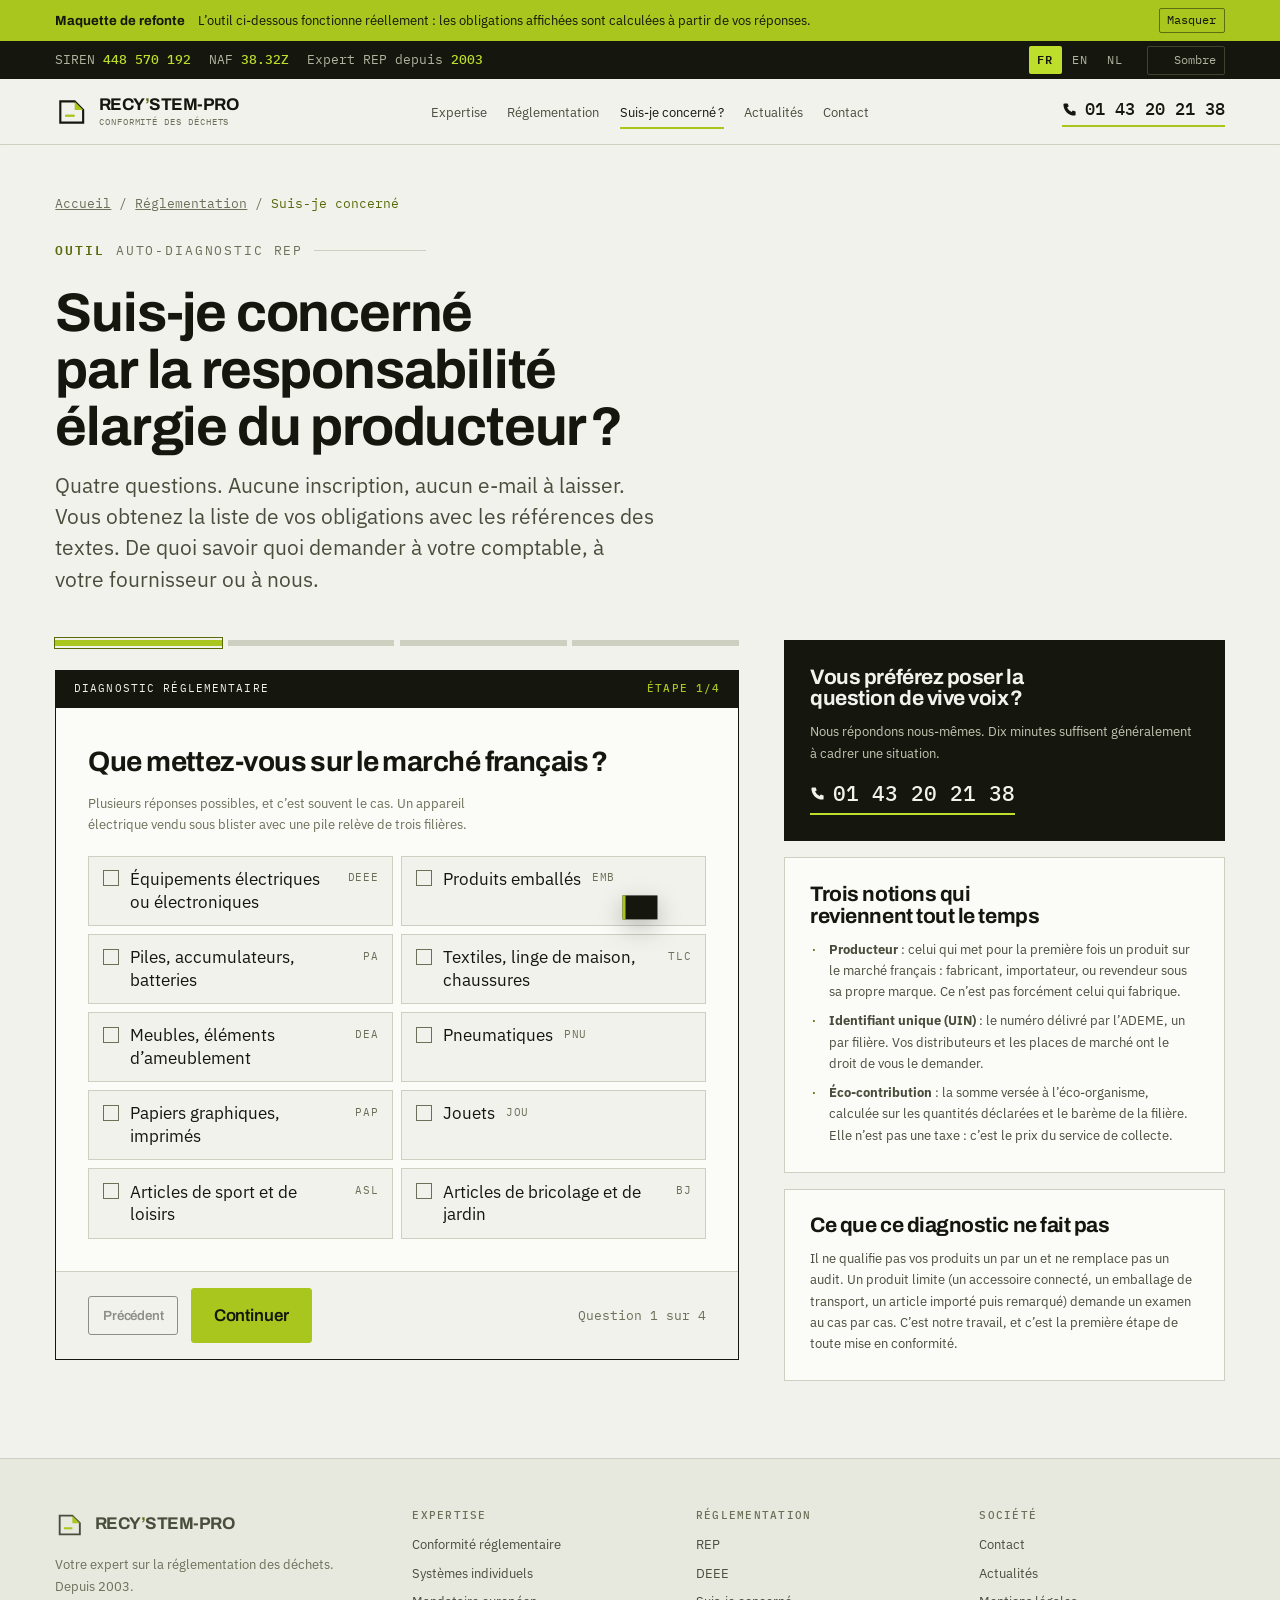
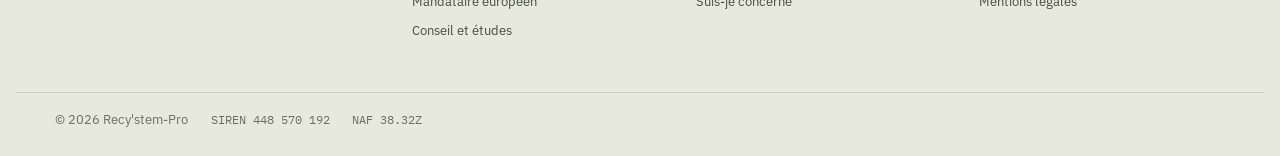
==== commit e9d84343: "Supprime les tirets cadratins de la copie visible Chaque incise est réécrite en français (deux-point" ====
--- a/suis-je-concerne.html
+++ b/suis-je-concerne.html
@@ -6,7 +6,7 @@
 <!-- Maquette : jamais indexée, pour ne pas concurrencer le site réel du client. -->
 <meta name="robots" content="noindex, nofollow">
 
-<title>Suis-je concerné par la REP&#8239;? — Recy'stem-Pro</title>
+<title>Suis-je concerné par la REP&#8239;? | Recy'stem-Pro</title>
 <meta name="description" content="Quatre questions pour savoir de quelles filières REP vous relevez : identifiant unique, éco-organisme, déclaration annuelle, mandataire. Diagnostic immédiat, sans inscription.">
 <link rel="canonical" href="https://www.recystempro.com/reglementation/suis-je-concerne/">
 
@@ -101,7 +101,7 @@
     <div style="max-width:60ch;margin-bottom:clamp(1.8rem,4vw,2.8rem)">
       <p class="eyebrow"><b>Outil</b> Auto-diagnostic REP</p>
       <h1 style="font-size:var(--step-4);margin-bottom:0.9rem">Suis-je concerné par la responsabilité élargie du producteur&#8239;?</h1>
-      <p class="lede">Quatre questions. Aucune inscription, aucun e-mail à laisser. Vous obtenez la liste de vos obligations avec les références des textes — de quoi savoir quoi demander à votre comptable, à votre fournisseur ou à nous.</p>
+      <p class="lede">Quatre questions. Aucune inscription, aucun e-mail à laisser. Vous obtenez la liste de vos obligations avec les références des textes. De quoi savoir quoi demander à votre comptable, à votre fournisseur ou à nous.</p>
     </div>
 
     <div class="tool__grid">
@@ -119,7 +119,7 @@
           <!-- Étape 1 ---------------------------------------------------- -->
           <fieldset class="step-panel">
             <p class="q">Que mettez-vous sur le marché français&#8239;?</p>
-            <p class="hint">Plusieurs réponses possibles — et c&rsquo;est souvent le cas. Un appareil électrique vendu sous blister avec une pile relève de trois filières.</p>
+            <p class="hint">Plusieurs réponses possibles, et c&rsquo;est souvent le cas. Un appareil électrique vendu sous blister avec une pile relève de trois filières.</p>
             <div class="err" id="d-err" role="alert"></div>
             <div class="checks">
               <div class="chk"><input type="checkbox" id="c-eee" name="produit" value="eee"><label for="c-eee">Équipements électriques ou électroniques<code>DEEE</code></label></div>
@@ -142,14 +142,14 @@
             <div class="checks checks--1">
               <div class="chk chk--radio"><input type="radio" id="pa-fr" name="pays" value="fr"><label for="pa-fr">En France<small>Enregistrement direct possible</small></label></div>
               <div class="chk chk--radio"><input type="radio" id="pa-ue" name="pays" value="ue"><label for="pa-ue">Dans un autre État membre de l&rsquo;Union européenne<small>Enregistrement direct ou mandataire</small></label></div>
-              <div class="chk chk--radio"><input type="radio" id="pa-hue" name="pays" value="hors-ue"><label for="pa-hue">Hors Union européenne — Royaume-Uni, Suisse, Chine, États-Unis&hellip;<small>Mandataire établi en France requis</small></label></div>
+              <div class="chk chk--radio"><input type="radio" id="pa-hue" name="pays" value="hors-ue"><label for="pa-hue">Hors Union européenne&nbsp;: Royaume-Uni, Suisse, Chine, États-Unis&hellip;<small>Mandataire établi en France requis</small></label></div>
             </div>
           </fieldset>
 
           <!-- Étape 3 ---------------------------------------------------- -->
           <fieldset class="step-panel" hidden>
             <p class="q">Comment vos produits arrivent-ils à l&rsquo;utilisateur&#8239;?</p>
-            <p class="hint">Le canal de vente change vos obligations d&rsquo;affichage — et détermine qui vérifie votre identifiant.</p>
+            <p class="hint">Le canal de vente change vos obligations d&rsquo;affichage, et détermine qui vérifie votre identifiant.</p>
             <div class="checks checks--1">
               <div class="chk chk--radio"><input type="radio" id="ca-direct" name="canal" value="directe"><label for="ca-direct">Vente directe : boutique, site marchand en propre<small>Au consommateur final</small></label></div>
               <div class="chk chk--radio"><input type="radio" id="ca-mp" name="canal" value="marketplace"><label for="ca-mp">Places de marché : Amazon, Cdiscount, ManoMano&hellip;<small>La plateforme contrôle votre enregistrement</small></label></div>
@@ -192,15 +192,15 @@
         <div class="aside-card">
           <h3>Trois notions qui reviennent tout le temps</h3>
           <ul>
-            <li><b>Producteur</b> — celui qui met pour la première fois un produit sur le marché français : fabricant, importateur, ou revendeur sous sa propre marque. Ce n&rsquo;est pas forcément celui qui fabrique.</li>
-            <li><b>Identifiant unique (UIN)</b> — le numéro délivré par l&rsquo;ADEME, un par filière. Vos distributeurs et les places de marché ont le droit de vous le demander.</li>
-            <li><b>Éco-contribution</b> — la somme versée à l&rsquo;éco-organisme, calculée sur les quantités déclarées et le barème de la filière. Elle n&rsquo;est pas une taxe : c&rsquo;est le prix du service de collecte.</li>
+            <li><b>Producteur</b>&nbsp;: celui qui met pour la première fois un produit sur le marché français : fabricant, importateur, ou revendeur sous sa propre marque. Ce n&rsquo;est pas forcément celui qui fabrique.</li>
+            <li><b>Identifiant unique (UIN)</b>&nbsp;: le numéro délivré par l&rsquo;ADEME, un par filière. Vos distributeurs et les places de marché ont le droit de vous le demander.</li>
+            <li><b>Éco-contribution</b>&nbsp;: la somme versée à l&rsquo;éco-organisme, calculée sur les quantités déclarées et le barème de la filière. Elle n&rsquo;est pas une taxe : c&rsquo;est le prix du service de collecte.</li>
           </ul>
         </div>
 
         <div class="aside-card">
           <h3>Ce que ce diagnostic ne fait pas</h3>
-          <p>Il ne qualifie pas vos produits un par un et ne remplace pas un audit. Un produit limite — un accessoire connecté, un emballage de transport, un article importé puis remarqué — demande un examen au cas par cas. C&rsquo;est notre travail, et c&rsquo;est la première étape de toute mise en conformité.</p>
+          <p>Il ne qualifie pas vos produits un par un et ne remplace pas un audit. Un produit limite (un accessoire connecté, un emballage de transport, un article importé puis remarqué) demande un examen au cas par cas. C&rsquo;est notre travail, et c&rsquo;est la première étape de toute mise en conformité.</p>
         </div>
       </aside>
     </div>
--- a/assets/base.css
+++ b/assets/base.css
@@ -1,5 +1,5 @@
 /* ===========================================================================
-   RECY'STEM-PRO — feuille de style de la maquette de refonte
+   RECY'STEM-PRO : feuille de style de la maquette de refonte
    Direction artistique : « le dossier réglementaire ».
    Papier légèrement froid, encre sombre, un seul accent tiré du logo (#A8C61E)
    réservé aux actions et aux données. Aucune illustration de feuille verte.
@@ -19,7 +19,7 @@
   --rule:       #cdcfc0;
   --rule-2:     #dcdecf;
 
-  --accent:     #a8c61e;   /* logo — aplats, boutons, soulignements */
+  --accent:     #a8c61e;   /* logo : aplats, boutons, soulignements */
   --accent-txt: #58690a;   /* variante lisible du même vert sur papier */
   --accent-ink: #14170a;   /* encre posée sur l'accent */
   --accent-wash:#eef3d2;
@@ -336,7 +336,7 @@
 }
 .hero__actions { display: flex; flex-wrap: wrap; gap: 0.8rem; align-items: center; }
 
-/* fiche « dossier » — visuel signature, à la place d'une banque d'images */
+/* fiche « dossier » : visuel signature, à la place d'une banque d'images */
 .fiche {
   border: 1.5px solid var(--ink);
   background: var(--paper-3);
@@ -606,7 +606,7 @@
 .aside-card p:last-child { margin-bottom: 0; }
 .aside-card ul { display: grid; gap: 0.5rem; }
 .aside-card ul li { display: grid; grid-template-columns: auto 1fr; gap: 0.6rem; font-size: var(--step--1); color: var(--ink-2); }
-.aside-card ul li::before { content: "—"; color: var(--accent-txt); font-family: var(--mono); }
+.aside-card ul li::before { content: "·"; color: var(--accent-txt); font-family: var(--mono); }
 .aside-card--ink { background: var(--ink); border-color: var(--ink); color: var(--paper); }
 .aside-card--ink h3 { color: var(--paper); }
 .aside-card--ink p { color: #c3c7b2; }
@@ -705,7 +705,7 @@
    l'alignement saute. Le marqueur absolu tient quel que soit le contenu. */
 
 .aside-card ul li { display: block; position: relative; padding-left: 1.2rem; }
-.aside-card ul li::before { position: absolute; left: 0; top: 0; content: "—"; }
+.aside-card ul li::before { position: absolute; left: 0; top: 0; content: "·"; }
 
 /* une grille imbriquée ne doit jamais étirer ses rangées pour combler sa colonne */
 form.short, .coords, .aside-card ul { align-content: start; }
